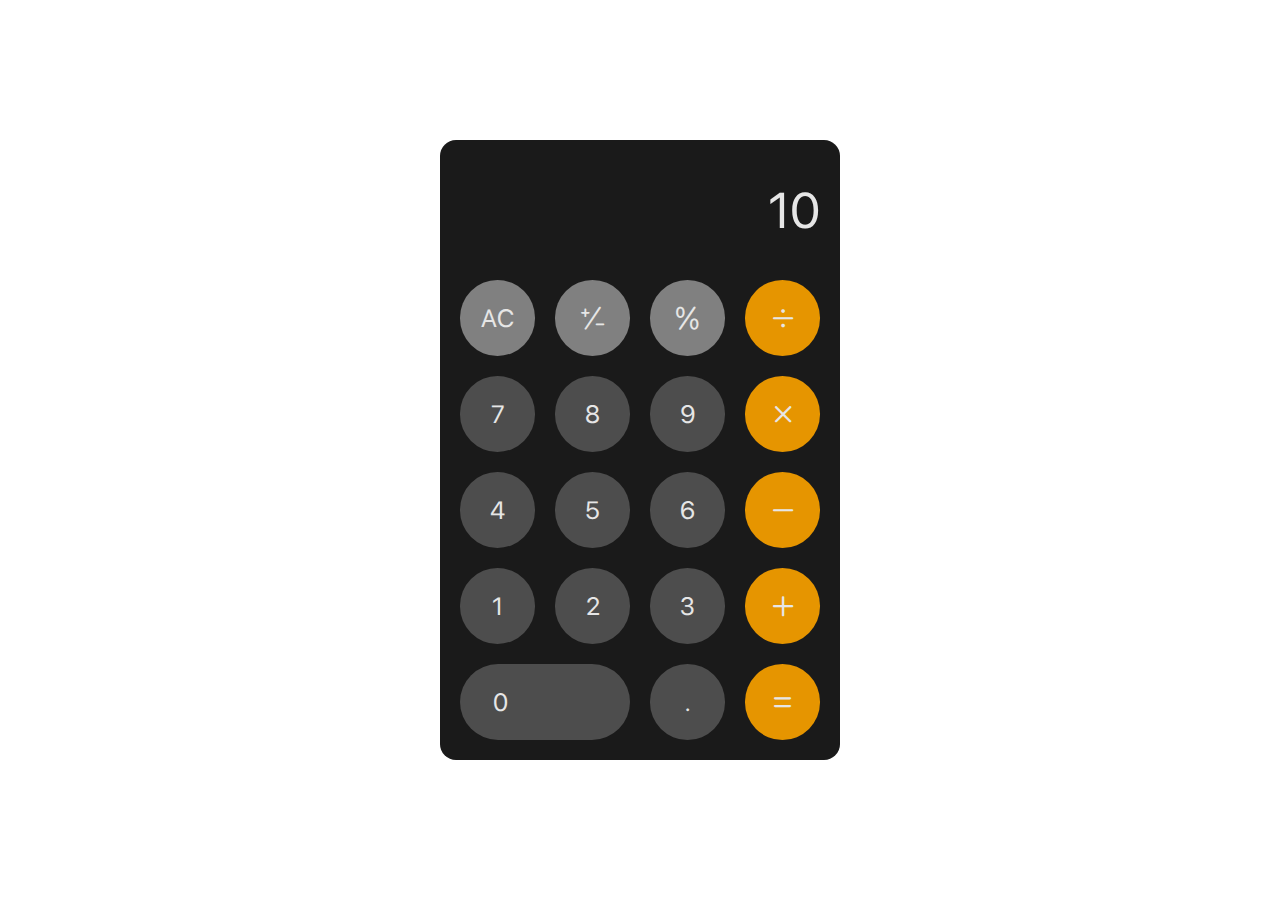
==== calculator/index.html @ 88e55439 "Finish html and css for calculator project" ====
<!DOCTYPE html>
<html lang="en">
  <head>
    <meta charset="UTF-8" />
    <meta http-equiv="X-UA-Compatible" content="IE=edge" />
    <meta name="viewport" content="width=device-width, initial-scale=1.0" />
    <title>Document</title>
    <script src="index.js" defer></script>
    <link rel="stylesheet" href="index.css" />
    <link rel="preconnect" href="https://fonts.googleapis.com" />
    <link rel="preconnect" href="https://fonts.gstatic.com" crossorigin />
    <link
      href="https://fonts.googleapis.com/css2?family=Roboto&display=swap"
      rel="stylesheet"
    />
  </head>
  <body>
    <div class="body-container">
      <div class="calculator-container">
        <div class="display-container">10</div>
        <div class="controls-container">
          <button class="reset lightgray">AC</button>
          <button class="negative lightgray">􀅺</button>
          <button class="percent lightgray">􀘾</button>
          <button class="divide orange">􀅿</button>

          <button class="seven">7</button>
          <button class="eight">8</button>
          <button class="nine">9</button>
          <button class="multiply orange">􀅾</button>

          <button class="four">4</button>
          <button class="five">5</button>
          <button class="six">6</button>
          <button class="subtract orange">􀅽</button>

          <button class="one">1</button>
          <button class="two">2</button>
          <button class="three">3</button>
          <button class="add orange">􀅼</button>

          <button class="zero"><div>0</div></button>
          <button class="decimal">.</button>
          <button class="equals orange">􀆀</button>
        </div>
      </div>
    </div>
  </body>
</html>
---- calculator/index.css ----
@font-face {
  font-family: SF-Pro-Display-Semibold;
  src: url(./fonts/SF-Pro-Display-Semibold.otf);
}

@font-face {
  font-family: SF-Pro-Display-Regular;
  src: url(./fonts/SF-Pro-Display-Regular.otf);
}

html {
  box-sizing: border-box;
}

button {
  cursor: pointer;
}

*,
*:before,
*:after {
  box-sizing: inherit;

  padding: 0;
  margin: 0;

  font-family: SF-Pro-Display-Regular;
}

.body-container {
  width: 100vw;
  height: 100vh;

  display: flex;
  justify-content: center;
  align-items: center;
}

.calculator-container {
  width: 400px;

  color: hsl(0, 0%, 90%);
  background-color: hsl(0, 0%, 10%);
  border-radius: 16px;
}

.display-container {
  height: 120px;
  padding: 20px;

  display: flex;
  justify-content: flex-end;
  align-items: flex-end;

  font-size: 50px;
}

.controls-container {
  height: 500px;
  padding: 20px;

  display: grid;
  gap: 20px;
  grid-template-columns: 1fr 1fr 1fr 1fr;
  grid-template-rows: 1fr 1fr 1fr 1fr 1fr;
}

.controls-container button {
  background-color: hsl(0, 0%, 30%);
  width: 100%;
  height: 100%;

  border-radius: 100px;
  border: none;
  color: inherit;
  font-size: 25px;
}

.controls-container button:hover {
  background-color: hsl(0, 0%, 35%);
}

.controls-container .orange {
  background-color: hsl(39, 100%, 45%);
}

.controls-container .orange:hover {
  background-color: hsl(39, 100%, 50%);
}

.controls-container .lightgray {
  background-color: hsl(0, 0%, 50%);
}

.controls-container .lightgray:hover {
  background-color: hsl(0, 0%, 55%);
}

.zero {
  grid-column: 1 / 3;
}

.zero div {
  width: 80px;
}
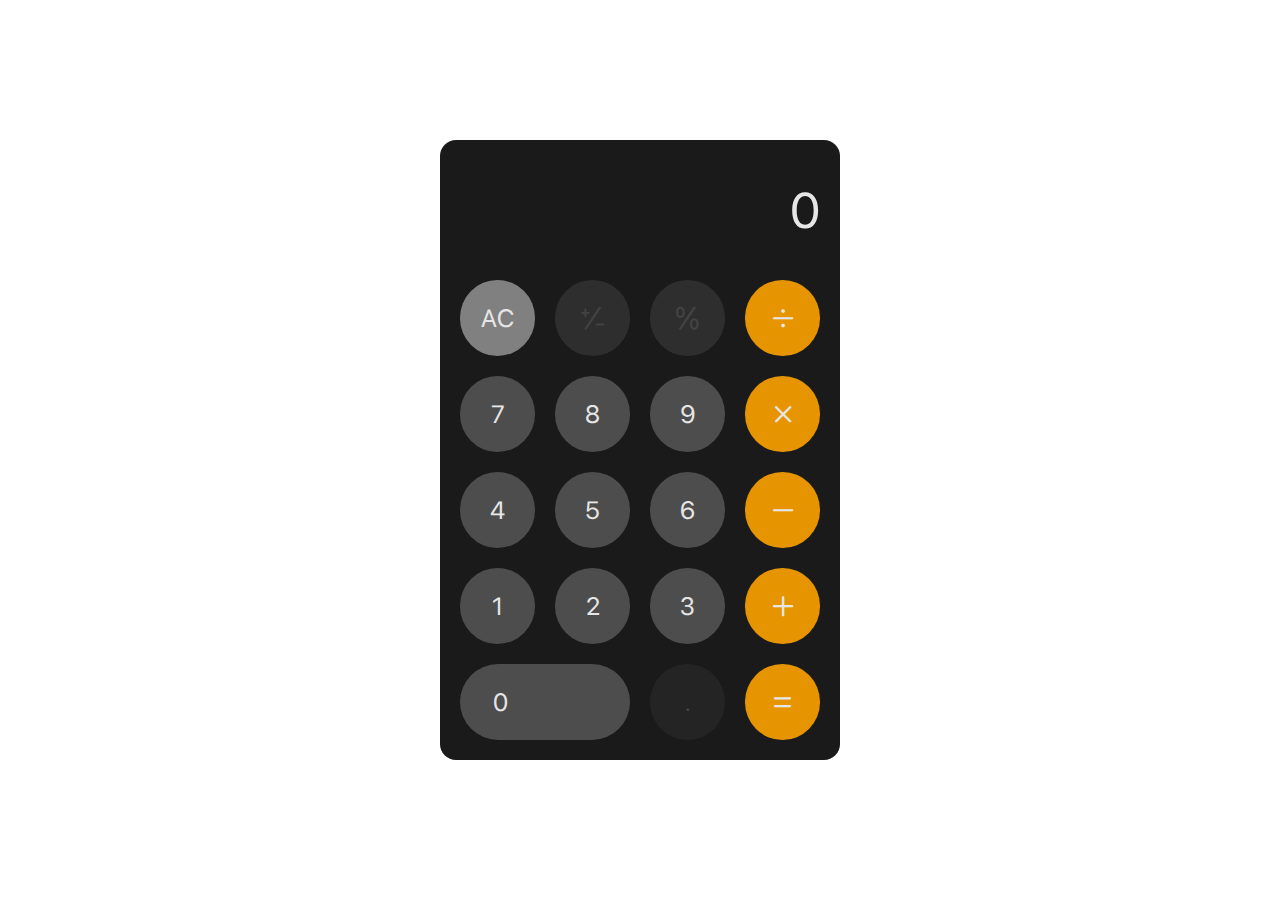
==== commit 62e7a421: "Finish calculator" ====
--- a/calculator/index.html
+++ b/calculator/index.html
@@ -17,7 +17,7 @@
   <body>
     <div class="body-container">
       <div class="calculator-container">
-        <div class="display-container">10</div>
+        <div class="display-container">0</div>
         <div class="controls-container">
           <button class="reset lightgray">AC</button>
           <button class="negative lightgray">􀅺</button>
--- a/calculator/index.css
+++ b/calculator/index.css
@@ -103,3 +103,10 @@
 .zero div {
   width: 80px;
 }
+
+.decimal,
+.percent,
+.negative {
+  opacity: 0.2;
+  cursor: not-allowed;
+}
